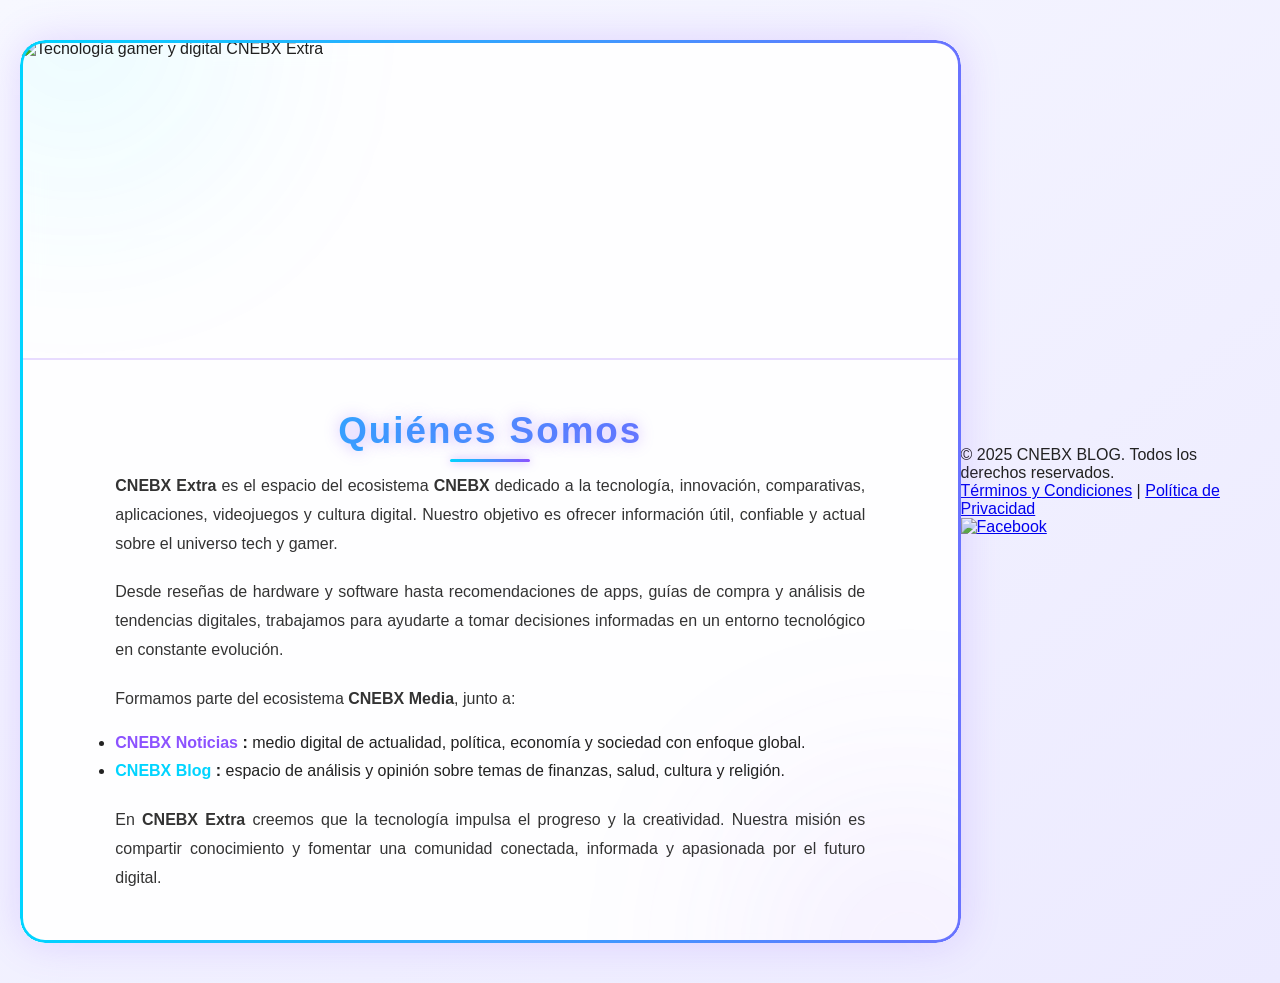
==== index.html @ e9d99bb8 "Update index.html" ====
<!DOCTYPE html>
<html lang="es">
<head>
  <meta charset="UTF-8">
  <meta name="viewport" content="width=device-width, initial-scale=1.0">
  <title>Quiénes Somos | CNEBX Extra</title>
  


  <style>
    /* ======= RESETEO ======= */
    * {
      margin: 0;
      padding: 0;
      box-sizing: border-box;
    }

    body {
      font-family: "Poppins", sans-serif;
      background: linear-gradient(to bottom right, #f7f8ff, #eceaff);
      color: #222;
      display: flex;
      justify-content: center;
      align-items: center;
      min-height: 100vh;
      padding: 40px 20px;
      overflow-x: hidden;
    }

    /* ======= CONTENEDOR ======= */
    .quienes-somos {
      position: relative;
      background: rgba(255, 255, 255, 0.9);
      border-radius: 25px;
      box-shadow: 0 0 40px rgba(140, 82, 255, 0.2);
      max-width: 1000px;
      width: 100%;
      overflow: hidden;
      backdrop-filter: blur(12px);
      animation: fadeIn 1s ease;
      z-index: 1;
    }

    /* ======= MARCO LED ANIMADO ======= */
    .quienes-somos::before {
      content: "";
      position: absolute;
      inset: 0;
      border-radius: 25px;
      padding: 3px;
      background: linear-gradient(90deg, #00d4ff, #8C52FF, #00d4ff, #8C52FF);
      background-size: 400% 400%;
      animation: borderFlow 6s linear infinite;
      -webkit-mask:
        linear-gradient(#fff 0 0) content-box,
        linear-gradient(#fff 0 0);
      -webkit-mask-composite: xor;
      mask-composite: exclude;
      z-index: 3; /* 🔹 El marco ahora está por encima de la imagen */
      pointer-events: none;
    }

    /* ======= IMAGEN PRINCIPAL ======= */
    .imagen {
      width: 100%;
      height: 320px;
      overflow: hidden;
      position: relative;
      border-bottom: 2px solid rgba(140, 82, 255, 0.2);
      z-index: 1; /* 🔹 Debajo del marco LED */
    }

    .imagen img {
      width: 100%;
      height: 100%;
      object-fit: cover;
      filter: brightness(0.95) saturate(1.15);
      z-index: 1;
    }

    /* ======= CONTENIDO ======= */
    .contenido {
      padding: 50px 60px;
      text-align: center;
      position: relative;
      z-index: 5; /* 🔹 Texto y enlaces siempre encima de todo */
    }

    .contenido h1 {
      font-size: 2.3rem;
      font-weight: 700;
      background: linear-gradient(to right, #00d4ff, #8C52FF);
      -webkit-background-clip: text;
      -webkit-text-fill-color: transparent;
      margin-bottom: 20px;
      letter-spacing: 2px;
      text-shadow: 0 0 15px rgba(140, 82, 255, 0.4);
      position: relative;
    }

    .contenido h1::after {
      content: "";
      position: absolute;
      bottom: -10px;
      left: 50%;
      transform: translateX(-50%);
      width: 80px;
      height: 3px;
      background: linear-gradient(to right, #00d4ff, #8C52FF);
      border-radius: 2px;
      box-shadow: 0 0 10px rgba(140, 82, 255, 0.6);
    }

    .contenido p {
      margin-top: 20px;
      font-size: 1rem;
      color: #333;
      line-height: 1.8;
      max-width: 750px;
      margin-left: auto;
      margin-right: auto;
      text-align: justify;
    }

    /* ======= EFECTOS LUMINOSOS ======= */
    .glow-circle, .glow-circle2 {
      position: absolute;
      border-radius: 50%;
      filter: blur(120px);
      z-index: 0;
      opacity: 0.6;
      pointer-events: none;
    }

    .glow-circle {
      top: -180px;
      left: -120px;
      width: 350px;
      height: 350px;
      background: radial-gradient(circle, rgba(0, 212, 255, 0.4), transparent 70%);
      animation: float1 6s infinite alternate;
    }

    .glow-circle2 {
      bottom: -180px;
      right: -120px;
      width: 350px;
      height: 350px;
      background: radial-gradient(circle, rgba(140, 82, 255, 0.4), transparent 70%);
      animation: float2 7s infinite alternate;
    }

    /* ======= ANIMACIONES ======= */
    @keyframes fadeIn {
      from { opacity: 0; transform: translateY(20px); }
      to { opacity: 1; transform: translateY(0); }
    }

    @keyframes float1 {
      from { transform: translateY(0); opacity: 0.4; }
      to { transform: translateY(20px); opacity: 0.7; }
    }

    @keyframes float2 {
      from { transform: translateY(0); opacity: 0.4; }
      to { transform: translateY(-20px); opacity: 0.7; }
    }

    @keyframes borderFlow {
      0% { background-position: 0% 50%; }
      50% { background-position: 100% 50%; }
      100% { background-position: 0% 50%; }
    }

    /* ======= RESPONSIVO ======= */
    @media (max-width: 768px) {
      .contenido {
        padding: 35px 25px;
      }

      .contenido h1 {
        font-size: 1.9rem;
      }

      .contenido p {
        font-size: 0.95rem;
      }

      .imagen {
        height: 240px;
      }
    }
  </style>
</head>

<body>
  <section class="quienes-somos">
    <div class="glow-circle"></div>
    <div class="glow-circle2"></div>

    <div class="imagen">
      <img src="https://images.unsplash.com/photo-1511512578047-dfb367046420?auto=format&fit=crop&w=1050&q=60" alt="Tecnología gamer y digital CNEBX Extra">
    </div>

    <div class="contenido">
      <h1>Quiénes Somos</h1>
      <p><strong>CNEBX Extra</strong> es el espacio del ecosistema <strong>CNEBX</strong> dedicado a la tecnología, innovación, comparativas, aplicaciones, videojuegos y cultura digital. Nuestro objetivo es ofrecer información útil, confiable y actual sobre el universo tech y gamer.</p>

      <p>Desde reseñas de hardware y software hasta recomendaciones de apps, guías de compra y análisis de tendencias digitales, trabajamos para ayudarte a tomar decisiones informadas en un entorno tecnológico en constante evolución.</p>

      <p>Formamos parte del ecosistema <strong>CNEBX Media</strong>, junto a:</p>

      <ul style="text-align:left; max-width:750px; margin: 15px auto; line-height:1.8;">
        <li>
          <strong>
            <a href="https://noticia.cnebx.com/" target="_blank" rel="noopener noreferrer" style="color:#8C52FF; text-decoration:none;">
              CNEBX Noticias
            </a>:
          </strong>
          medio digital de actualidad, política, economía y sociedad con enfoque global.
        </li>

        <li>
          <strong>
            <a href="https://blog.cnebx.com/" target="_blank" rel="noopener noreferrer" style="color:#00d4ff; text-decoration:none;">
              CNEBX Blog
            </a>:
          </strong>
          espacio de análisis y opinión sobre temas de finanzas, salud, cultura y religión.
        </li>
      </ul>

      <p>En <strong>CNEBX Extra</strong> creemos que la tecnología impulsa el progreso y la creatividad. Nuestra misión es compartir conocimiento y fomentar una comunidad conectada, informada y apasionada por el futuro digital.</p>
    </div>
  </section>

    <!-- Aquí se cargará el footer -->
  <div id="p5040"></div>
     
  <script>
    document.addEventListener("DOMContentLoaded", () => {
      document.body.style.opacity = "0";
      setTimeout(() => {
        document.body.style.transition = "opacity 1.2s ease";
        document.body.style.opacity = "1";
      }, 200);
    });
  </script>
  
 <script src="/conf/footer.js"></script>
</body>
  
</html>
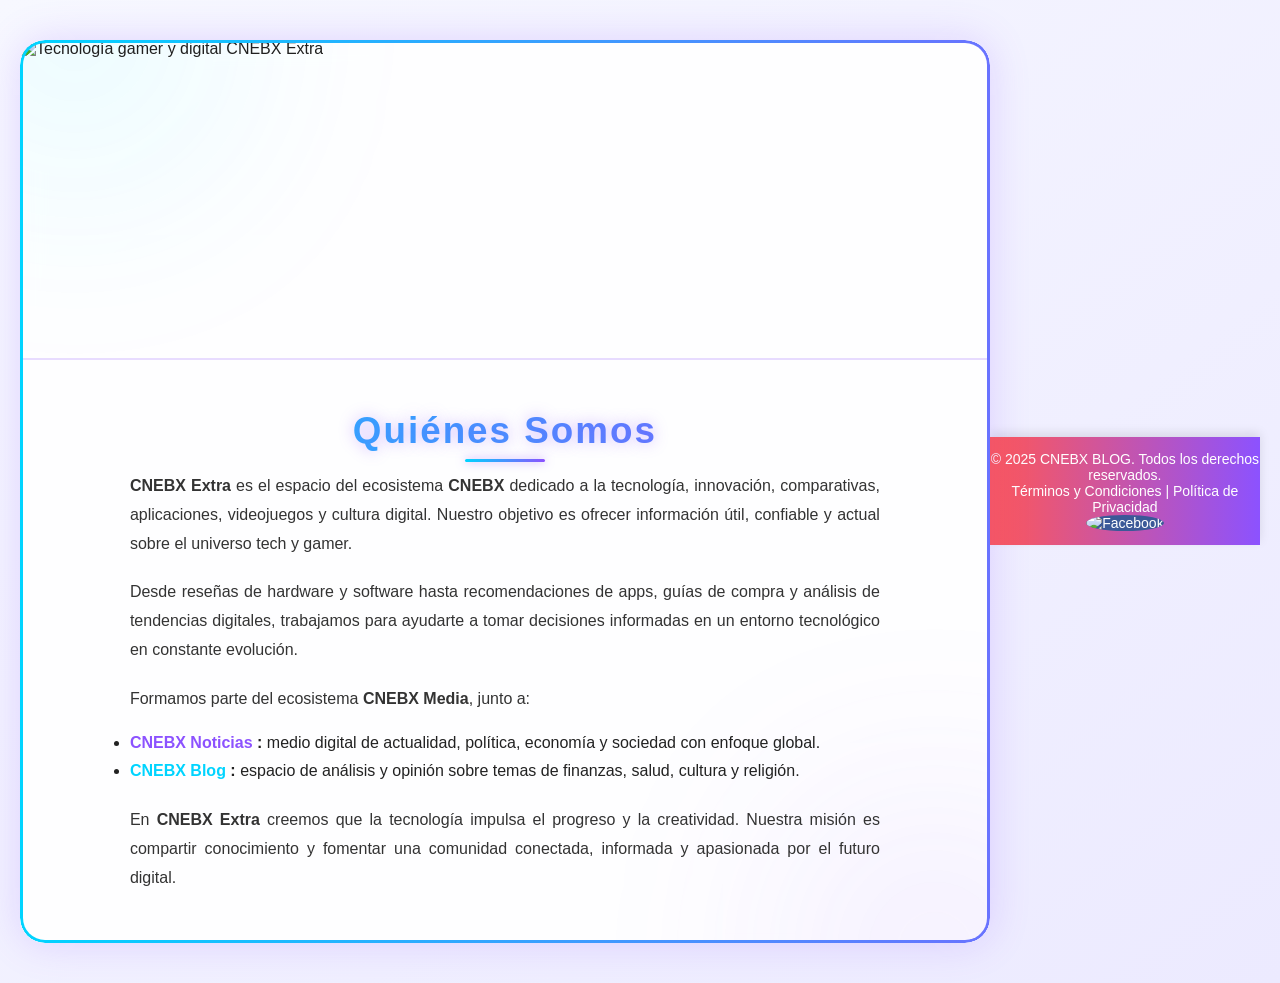
==== commit 95379960: "Update index.html" ====
--- a/index.html
+++ b/index.html
@@ -4,7 +4,7 @@
   <meta charset="UTF-8">
   <meta name="viewport" content="width=device-width, initial-scale=1.0">
   <title>Quiénes Somos | CNEBX Extra</title>
-  
+     <link rel="stylesheet" href="/conf/footer.css"> 
 
 
   <style>
--- a/conf/footer.css
+++ b/conf/footer.css
@@ -0,0 +1,42 @@
+  #p5040 {
+  font-family:"Poppins", sans-serif;
+        }
+   
+#p5040 footer {
+            text-align: center;
+            padding: 14px 0;
+            font-size: 14px;
+            background: linear-gradient(to right, #FF5757, #8C52FF); /* Solo el degradado */
+            color: #FFF;
+            position: relative;
+            bottom: 0;
+            width: 100%;
+            box-shadow: 0px -4px 10px rgba(0, 0, 0, 0.1); 
+        }
+
+#p5040 footer a {
+  color: #fff;
+  text-decoration: none;
+}
+
+#p5040 footer a:hover {
+  text-decoration: underline;
+}
+
+#p5040 .social-icons a {
+  margin: 0 10px;
+  display: inline-block;
+}
+
+#p5040 .social-icons img {
+  width: 30px;
+  height: 30px;
+  border-radius: 50%;
+  background-color: #3b5998;
+  transition: transform 0.3s ease, background-color 0.3s ease;
+}
+
+#p5040 .social-icons a:hover img {
+  background-color: #2d4373;
+  transform: scale(1.2);
+}
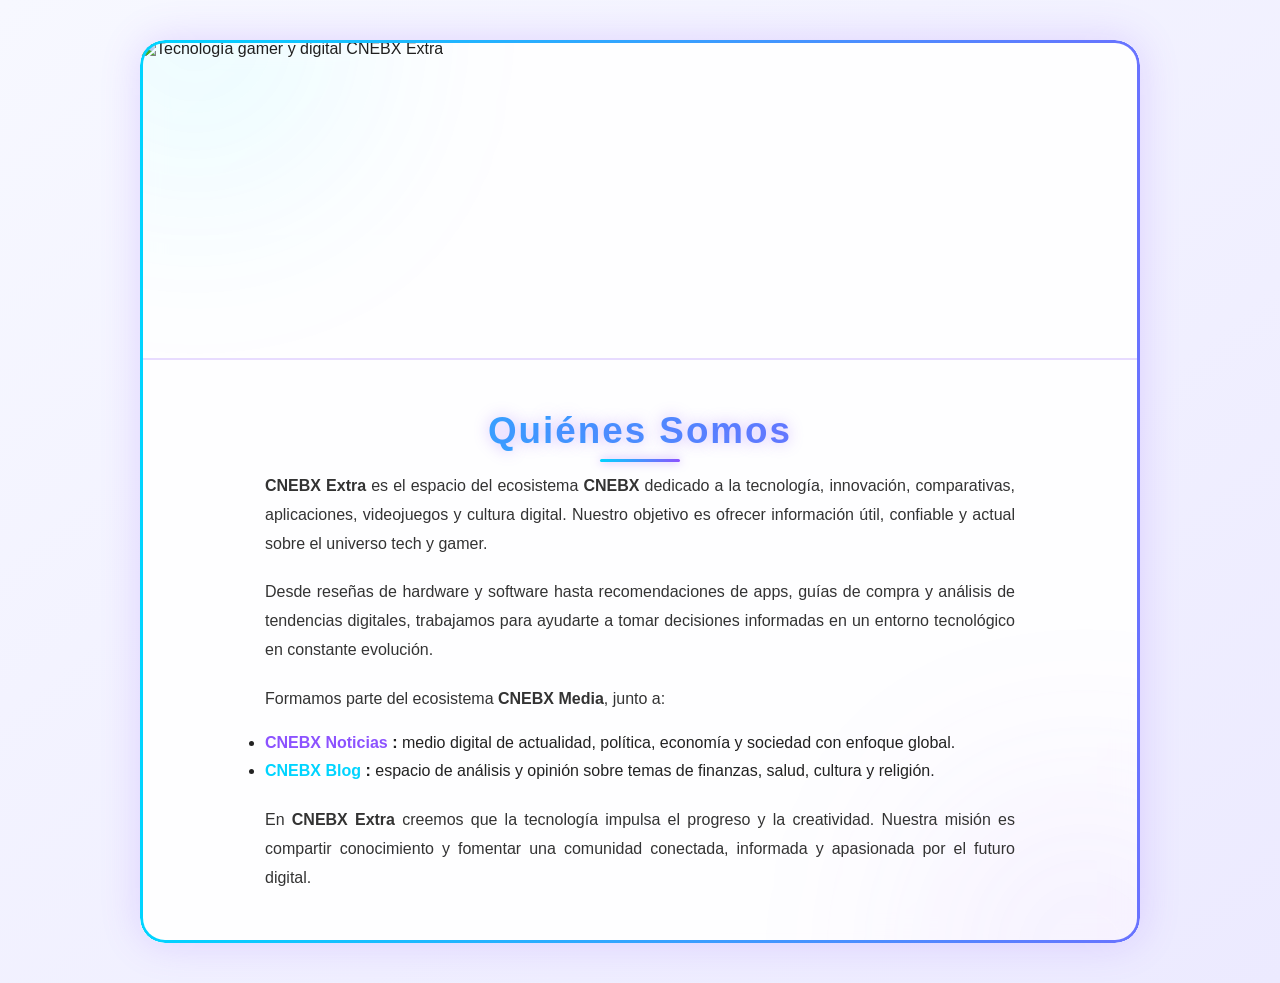
==== commit 7f382559: "Update index.html" ====
--- a/index.html
+++ b/index.html
@@ -234,8 +234,7 @@
     </div>
   </section>
 
-    <!-- Aquí se cargará el footer -->
-  <div id="p5040"></div>
+
      
   <script>
     document.addEventListener("DOMContentLoaded", () => {
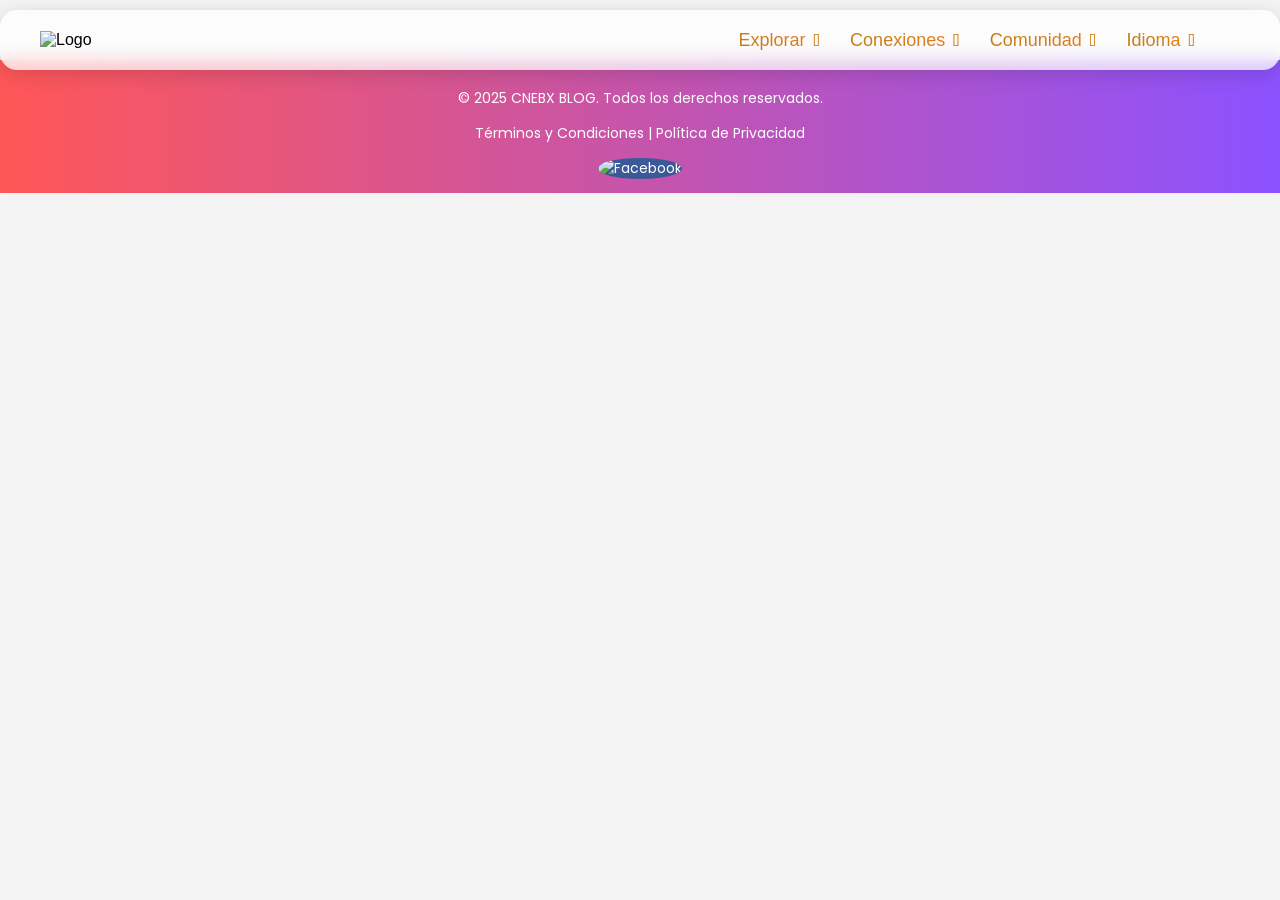
==== commit e4e64b20: "Create index.html" ====
--- a/index.html
+++ b/index.html
@@ -4,249 +4,36 @@
   <meta charset="UTF-8">
   <meta name="viewport" content="width=device-width, initial-scale=1.0">
   <title>Quiénes Somos | CNEBX Extra</title>
-     <link rel="stylesheet" href="/conf/footer.css"> 
-
-
-  <style>
-    /* ======= RESETEO ======= */
-    * {
-      margin: 0;
-      padding: 0;
-      box-sizing: border-box;
-    }
-
-    body {
-      font-family: "Poppins", sans-serif;
-      background: linear-gradient(to bottom right, #f7f8ff, #eceaff);
-      color: #222;
-      display: flex;
-      justify-content: center;
-      align-items: center;
-      min-height: 100vh;
-      padding: 40px 20px;
-      overflow-x: hidden;
-    }
-
-    /* ======= CONTENEDOR ======= */
-    .quienes-somos {
-      position: relative;
-      background: rgba(255, 255, 255, 0.9);
-      border-radius: 25px;
-      box-shadow: 0 0 40px rgba(140, 82, 255, 0.2);
-      max-width: 1000px;
-      width: 100%;
-      overflow: hidden;
-      backdrop-filter: blur(12px);
-      animation: fadeIn 1s ease;
-      z-index: 1;
-    }
-
-    /* ======= MARCO LED ANIMADO ======= */
-    .quienes-somos::before {
-      content: "";
-      position: absolute;
-      inset: 0;
-      border-radius: 25px;
-      padding: 3px;
-      background: linear-gradient(90deg, #00d4ff, #8C52FF, #00d4ff, #8C52FF);
-      background-size: 400% 400%;
-      animation: borderFlow 6s linear infinite;
-      -webkit-mask:
-        linear-gradient(#fff 0 0) content-box,
-        linear-gradient(#fff 0 0);
-      -webkit-mask-composite: xor;
-      mask-composite: exclude;
-      z-index: 3; /* 🔹 El marco ahora está por encima de la imagen */
-      pointer-events: none;
-    }
-
-    /* ======= IMAGEN PRINCIPAL ======= */
-    .imagen {
-      width: 100%;
-      height: 320px;
-      overflow: hidden;
-      position: relative;
-      border-bottom: 2px solid rgba(140, 82, 255, 0.2);
-      z-index: 1; /* 🔹 Debajo del marco LED */
-    }
-
-    .imagen img {
-      width: 100%;
-      height: 100%;
-      object-fit: cover;
-      filter: brightness(0.95) saturate(1.15);
-      z-index: 1;
-    }
-
-    /* ======= CONTENIDO ======= */
-    .contenido {
-      padding: 50px 60px;
-      text-align: center;
-      position: relative;
-      z-index: 5; /* 🔹 Texto y enlaces siempre encima de todo */
-    }
-
-    .contenido h1 {
-      font-size: 2.3rem;
-      font-weight: 700;
-      background: linear-gradient(to right, #00d4ff, #8C52FF);
-      -webkit-background-clip: text;
-      -webkit-text-fill-color: transparent;
-      margin-bottom: 20px;
-      letter-spacing: 2px;
-      text-shadow: 0 0 15px rgba(140, 82, 255, 0.4);
-      position: relative;
-    }
-
-    .contenido h1::after {
-      content: "";
-      position: absolute;
-      bottom: -10px;
-      left: 50%;
-      transform: translateX(-50%);
-      width: 80px;
-      height: 3px;
-      background: linear-gradient(to right, #00d4ff, #8C52FF);
-      border-radius: 2px;
-      box-shadow: 0 0 10px rgba(140, 82, 255, 0.6);
-    }
-
-    .contenido p {
-      margin-top: 20px;
-      font-size: 1rem;
-      color: #333;
-      line-height: 1.8;
-      max-width: 750px;
-      margin-left: auto;
-      margin-right: auto;
-      text-align: justify;
-    }
-
-    /* ======= EFECTOS LUMINOSOS ======= */
-    .glow-circle, .glow-circle2 {
-      position: absolute;
-      border-radius: 50%;
-      filter: blur(120px);
-      z-index: 0;
-      opacity: 0.6;
-      pointer-events: none;
-    }
-
-    .glow-circle {
-      top: -180px;
-      left: -120px;
-      width: 350px;
-      height: 350px;
-      background: radial-gradient(circle, rgba(0, 212, 255, 0.4), transparent 70%);
-      animation: float1 6s infinite alternate;
-    }
-
-    .glow-circle2 {
-      bottom: -180px;
-      right: -120px;
-      width: 350px;
-      height: 350px;
-      background: radial-gradient(circle, rgba(140, 82, 255, 0.4), transparent 70%);
-      animation: float2 7s infinite alternate;
-    }
-
-    /* ======= ANIMACIONES ======= */
-    @keyframes fadeIn {
-      from { opacity: 0; transform: translateY(20px); }
-      to { opacity: 1; transform: translateY(0); }
-    }
-
-    @keyframes float1 {
-      from { transform: translateY(0); opacity: 0.4; }
-      to { transform: translateY(20px); opacity: 0.7; }
-    }
-
-    @keyframes float2 {
-      from { transform: translateY(0); opacity: 0.4; }
-      to { transform: translateY(-20px); opacity: 0.7; }
-    }
-
-    @keyframes borderFlow {
-      0% { background-position: 0% 50%; }
-      50% { background-position: 100% 50%; }
-      100% { background-position: 0% 50%; }
-    }
-
-    /* ======= RESPONSIVO ======= */
-    @media (max-width: 768px) {
-      .contenido {
-        padding: 35px 25px;
-      }
-
-      .contenido h1 {
-        font-size: 1.9rem;
-      }
-
-      .contenido p {
-        font-size: 0.95rem;
-      }
-
-      .imagen {
-        height: 240px;
-      }
-    }
-  </style>
+   <link href="https://fonts.googleapis.com/css2?family=Poppins:wght@400;500;600;700&display=swap" rel="stylesheet">
+  <link rel="stylesheet" href="/conf/barra.css">
+  <link rel="stylesheet" href="/conf/footer.css">
+  
+ 
 </head>
 
 <body>
-  <section class="quienes-somos">
-    <div class="glow-circle"></div>
-    <div class="glow-circle2"></div>
+  
+    <!-- Aquí se insertará la barra -->
+  <div id="barra-container"></div>
+  
+  
 
-    <div class="imagen">
-      <img src="https://images.unsplash.com/photo-1511512578047-dfb367046420?auto=format&fit=crop&w=1050&q=60" alt="Tecnología gamer y digital CNEBX Extra">
-    </div>
+    <!-- Aquí se cargará el footer -->
+  <div id="p5040"></div>
 
-    <div class="contenido">
-      <h1>Quiénes Somos</h1>
-      <p><strong>CNEBX Extra</strong> es el espacio del ecosistema <strong>CNEBX</strong> dedicado a la tecnología, innovación, comparativas, aplicaciones, videojuegos y cultura digital. Nuestro objetivo es ofrecer información útil, confiable y actual sobre el universo tech y gamer.</p>
-
-      <p>Desde reseñas de hardware y software hasta recomendaciones de apps, guías de compra y análisis de tendencias digitales, trabajamos para ayudarte a tomar decisiones informadas en un entorno tecnológico en constante evolución.</p>
-
-      <p>Formamos parte del ecosistema <strong>CNEBX Media</strong>, junto a:</p>
-
-      <ul style="text-align:left; max-width:750px; margin: 15px auto; line-height:1.8;">
-        <li>
-          <strong>
-            <a href="https://noticia.cnebx.com/" target="_blank" rel="noopener noreferrer" style="color:#8C52FF; text-decoration:none;">
-              CNEBX Noticias
-            </a>:
-          </strong>
-          medio digital de actualidad, política, economía y sociedad con enfoque global.
-        </li>
-
-        <li>
-          <strong>
-            <a href="https://blog.cnebx.com/" target="_blank" rel="noopener noreferrer" style="color:#00d4ff; text-decoration:none;">
-              CNEBX Blog
-            </a>:
-          </strong>
-          espacio de análisis y opinión sobre temas de finanzas, salud, cultura y religión.
-        </li>
-      </ul>
-
-      <p>En <strong>CNEBX Extra</strong> creemos que la tecnología impulsa el progreso y la creatividad. Nuestra misión es compartir conocimiento y fomentar una comunidad conectada, informada y apasionada por el futuro digital.</p>
-    </div>
-  </section>
-
-
-     
+  
   <script>
     document.addEventListener("DOMContentLoaded", () => {
-      document.body.style.opacity = "0";
+      const page = document.getElementById("cnebquienes");
+      page.style.opacity = "0";
       setTimeout(() => {
-        document.body.style.transition = "opacity 1.2s ease";
-        document.body.style.opacity = "1";
+        page.style.transition = "opacity 1.2s ease";
+        page.style.opacity = "1";
       }, 200);
     });
   </script>
-  
- <script src="/conf/footer.js"></script>
+
+   <script src="/conf/footer.js"></script>
+    <script src="/conf/barra.js"></script>
 </body>
-  
 </html>
--- a/conf/barra.css
+++ b/conf/barra.css
@@ -0,0 +1,371 @@
+    /* Estilos generales */
+        body {
+            font-family: 'Roboto', sans-serif;
+            margin: 0;
+            padding: 0;
+            box-sizing: border-box;
+            background-color: #f4f4f4; /* Fondo claro para contraste */
+            margin-top: 0px; /* Evitar que el contenido se superponga a la barra fija */
+        }
+
+        /* Barra de navegación */
+        #b03 .navbar {
+            background-color: rgba(255, 255, 255, 0.7); /* Fondo blanco translúcido */
+            padding: 10px 40px;
+            display: flex;
+            justify-content: space-between;
+            align-items: center;
+            position: relative;
+            top: 10px;
+            border-radius: 17px;
+            height: 40px;
+            z-index: 1000;
+            transition: top 0.3s ease, left 0.3s ease, right 0.3s ease; /* Transición suave */
+            backdrop-filter: blur(8px); /* Efecto difuminado */
+            box-shadow: 0 4px 20px rgba(0, 0, 0, 0.15); /* Sombra sutil */
+        }
+
+        /* Línea sobre la barra con el color del ícono de la hamburguesa */
+        #b03 .navbar-line {
+            height: 3px; /* Altura de la línea */
+            background: linear-gradient(90deg, #c67c12, #e67e22); /* Degradado naranja más oscuro */
+            width: 100%;
+            position: absolute;
+            top: -3px; /* Justo encima de la barra */
+            left: 0;
+            right: 0;
+            z-index: -1; /* Asegura que quede detrás de la barra */
+        }
+
+        /* Barra fija al hacer scroll */
+        #b03 .navbar.fixed {
+            position: fixed;
+            top: 10px;
+            left: 9px;
+            right: 9px;
+            z-index: 1000;
+        }
+
+        /* Logo */
+        #b03 .navbar .logo img {
+            width: 110px;
+            height: auto;
+        }
+
+        /* Estilos de los enlaces de navegación con degradado */
+        #b03 .nav-links {
+            list-style: none;
+            display: flex;
+            margin-right: 30px;
+        }
+
+        #b03 .nav-links li {
+            margin: 0 15px;
+            position: relative;
+        }
+
+        #b03 .nav-links a {
+            background: linear-gradient(90deg, #c67c12, #e67e22); /* Degradado de naranja oscuro */
+            -webkit-background-clip: text;
+            color: transparent;
+            text-decoration: none;
+            font-size: 18px;
+            transition: color 0.3s, transform 0.3s;
+            display: block;
+            cursor: pointer;
+        }
+
+        #b03 .nav-links a:hover {
+            color: #f39c12; /* Naranja cuando se pasa el ratón */
+            transform: scale(1.1); /* Efecto de hover */
+        }
+
+        /* Icono para submenú */
+        #b03 .nav-links li a::after {
+            content: "\f107"; /* Icono de "angle-down" */
+            font-family: "Font Awesome 5 Free";
+            font-weight: 800;
+            font-size: 18px;
+            margin-left: 8px;
+            display: inline-block;
+            color: #c67c12; /* Flecha de color naranja oscuro */
+            transition: transform 0.3s ease;
+        }
+
+        /* Submenú */
+        #b03 .sub-menu {
+            display: none;
+            list-style: none;
+            position: absolute;
+            background-color: rgba(255, 255, 255, 0.9); /* Fondo blanco translúcido */
+            top: 40px;
+            left: -20px;
+            width: 180px;
+            border-radius: 10px;
+            padding: 10px 0;
+            box-shadow: 0 2px 10px rgba(0, 0, 0, 0.1);
+        }
+
+        #b03 .sub-menu li a {
+            padding: 8px;
+            color: #000; /* Color del texto en submenú */
+            font-size: 16px;
+        }
+
+        #b03 .sub-menu li a:hover {
+            border-radius: 10px;
+            background-color: rgba(243, 156, 18, 0.1); /* Color más suave en hover */
+        }
+
+        /* Icono rota al abrir submenú */
+        #b03 .open > a::after {
+            transform: rotate(180deg);
+        }
+
+        /* Quitar icono de subcategorías */
+        #b03 .sub-menu li a::after {
+            content: none;
+        }
+
+        /* Selector de idioma */
+        #b03 .language-selector img {
+            width: 25px;
+            height: 25px;
+            border-radius: 50%;
+            margin-right: 10px;
+            cursor: pointer;
+            transition: transform 0.3s;
+        }
+
+        #b03 .language-selector img:hover {
+            transform: scale(1.1);
+        }
+
+        /* Mostrar submenú */
+        #b03 .open > .sub-menu {
+            display: block;
+        }
+
+        /* Estilos para contenido de prueba */
+        #b03 .content {
+            padding: 50px 20px;
+            height: 2000px; /* Altura para simular scroll */
+        }
+
+        /* Ajustes para el submenú */
+        #b03 .sub-menu li {
+            list-style: none;
+        }
+@media (max-width: 770px) {
+   #b03 {
+    display: none; /* Esto lo oculta en pantallas grandes */
+  }
+}
+
+
+
+/* Aislar los estilos para el contenedor con ID 'b40' */
+#b40 .navbar {
+    background-color: rgba(255, 255, 255, 0.7); /* Fondo blanco con opacidad */
+    padding: 10px 20px;
+    display: flex;
+    justify-content: space-between;
+    align-items: center;
+    position: relative;
+    top: 3px;
+    left: 0;
+    right: 0;
+    border-radius: 17px;
+    z-index: 1000;
+    height: 35px;
+    transition: position 0.3s ease;
+    backdrop-filter: blur(8px); /* Difuminado en el fondo */
+    box-shadow: 0 4px 20px rgba(0, 0, 0, 0.15); /* Sombra más pronunciada para dar un look moderno */
+}
+
+/* Línea superior con el color del icono de hamburguesa */
+#b40 .navbar-line {
+    height: 3px; /* Altura de la línea */
+    background: linear-gradient(90deg, #f39c12, #e67e22); /* Degradado naranja igual al icono de la hamburguesa */
+    width: 100%;
+    position: absolute;
+    top: -3px; /* Justo encima de la barra de navegación */
+    left: 0;
+    right: 0;
+    z-index: -1; /* Asegura que quede detrás de la barra */
+}
+
+/* Barra fija al hacer scroll */
+#b40 .navbar.fixed {
+    position: fixed;
+    top: 3px;
+    left: 0;
+    right: 0;
+    z-index: 1000;
+    margin: 0;
+}
+
+#b40 .logo img {
+    width: 110px;
+    height: auto;
+}
+
+/* Icono de hamburguesa */
+#b40 .hamburger {
+    position: relative;
+    width: 30px;
+    height: 22px;
+    cursor: pointer;
+    border: 0;
+    background: transparent;
+    display: flex;
+    flex-direction: column;
+    justify-content: space-between;
+    transition: transform 0.3s ease;
+}
+
+/* Barras de la hamburguesa (degradado naranja en la "X") */
+#b40 .hamburger span {
+    display: block;
+    height: 3px;
+    width: 100%;
+    background: linear-gradient(90deg, #f39c12, #e67e22); /* Degradado naranja */
+    border-radius: 2px;
+    transition: all 0.3s ease;
+}
+
+/* Efecto para transformar la hamburguesa en una X */
+#b40 .hamburger.active span:nth-child(1) {
+    transform: rotate(45deg) translate(5px, 5px);
+}
+
+#b40 .hamburger.active span:nth-child(2) {
+    opacity: 0;
+}
+
+#b40 .hamburger.active span:nth-child(3) {
+    transform: rotate(-45deg) translate(5px, -5px);
+    background: linear-gradient(90deg, #f39c12, #e67e22); /* Degradado naranja */
+}
+
+/* Panel que aparece debajo de la barra */
+#b40 .bottom-panel {
+    display: none;
+    position: absolute;
+    top: 65px;  /* Inicialmente a 80px desde la parte superior de la página */
+    left: 3px;
+    right: 3px;
+    background-color: rgba(255, 255, 255, 0.7); /* Fondo blanco con opacidad */
+    padding: 7px;
+    box-sizing: border-box;
+    z-index: 999;
+    max-height: 80%;
+    overflow-y: auto;
+    border-radius: 10px;
+    transition: top 0.3s ease;
+    backdrop-filter: blur(10px); /* Efecto de difuminado en el fondo */
+    box-shadow: 0 6px 30px rgba(0, 0, 0, 0.15); /* Sombra más fuerte para resaltar el panel */
+}
+
+/* Mostrar el panel cuando está abierto */
+#b40 .bottom-panel.show {
+    display: block;
+    opacity: 0.95; /* Hace el panel ligeramente opaco para darle un toque de visibilidad */
+}
+
+/* Estilo para la navegación dentro del panel */
+#b40 .nav-links {
+    list-style: none;
+    padding: 0;
+    margin: 0;
+    color: black; /* Hacer las letras negras */
+}
+
+#b40 .nav-links li {
+    margin: 10px 0;
+    position: relative;
+}
+
+#b40 .nav-links a {
+    color: black; /* Hacer las letras negras */
+    text-decoration: none;
+    font-size: 16px;
+    padding: 10px;
+    display: block;
+    transition: background-color 0.3s ease;
+}
+
+/* Submenú que se expande */
+#b40 .sub-menu {
+    display: none;
+    list-style: none;
+    padding: 0;
+    margin: 0;
+    background-color: rgba(255, 255, 255, 0.9); /* Fondo blanco translúcido */
+    padding-left: 10px;
+    top: 0px;
+}
+
+#b40 .sub-menu.show {
+    display: block;
+}
+
+#b40 .sub-menu li a {
+    color: black; /* Hacer las letras negras */
+    padding: 4px;
+    font-size: 13px;
+    transition: background-color 0.3s ease;
+}
+
+
+
+/* Estilo para las banderas circulares */
+#b40 .sub-menu li a .flag {
+    width: 20px;
+    height: 20px;
+    border-radius: 50%;
+    margin-right: 10px;
+    vertical-align: middle;
+}
+
+/* Overlay transparente para el menú de la barra */
+#b40 .overlay {
+    display: none;
+    position: fixed;
+    top: 0;
+    left: 0;
+    right: 0;
+    bottom: 0;
+    background-color: rgba(255, 255, 255, 0.7); /* Fondo blanco translúcido */
+    z-index: 500;
+    backdrop-filter: blur(10px); /* Difuminado */
+}
+
+#b40 .overlay.show {
+    display: block;
+}
+
+/* Flecha que rota al abrir o cerrar el submenú */
+#b40 .toggle-submenu i {
+    font-size: 14px; /* Tamaño más pequeño para las flechas */
+    transition: transform 0.3s ease;
+}
+
+#b40 .toggle-submenu.active i {
+    transform: rotate(180deg); /* Rota la flecha */
+}
+
+/* Hacer que los elementos "Idioma", "Inicio", etc. solo actúen como botones, no como enlaces */
+#b40 .toggle-submenu {
+    cursor: pointer;
+}
+
+/* Desactivar el scroll en el body cuando el panel esté abierto */
+body.no-scroll {
+    overflow: hidden;
+}
+@media (min-width: 769px) {
+   #b40 {
+    display: none; /* Esto lo oculta en pantallas grandes */
+  }
+}
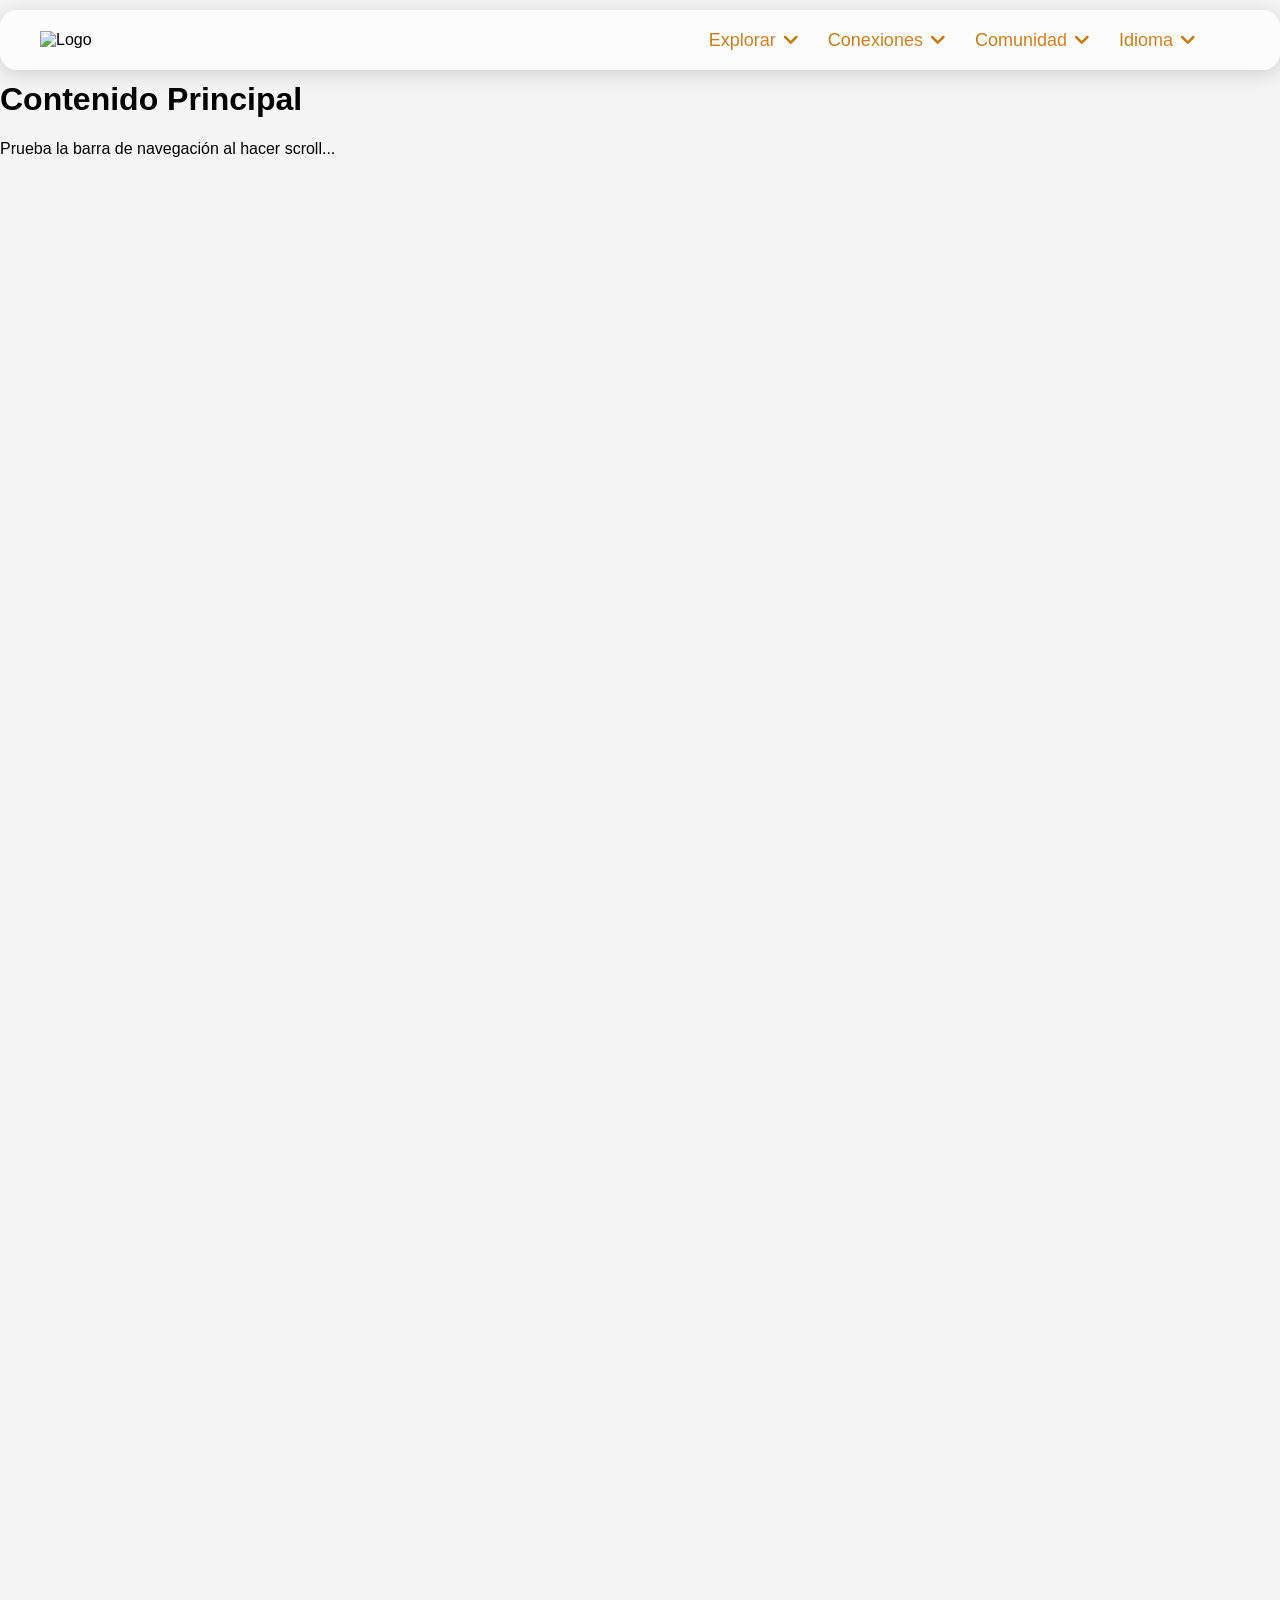
==== commit 567a0871: "Update index.html" ====
--- a/index.html
+++ b/index.html
@@ -3,37 +3,21 @@
 <head>
   <meta charset="UTF-8">
   <meta name="viewport" content="width=device-width, initial-scale=1.0">
-  <title>Quiénes Somos | CNEBX Extra</title>
-   <link href="https://fonts.googleapis.com/css2?family=Poppins:wght@400;500;600;700&display=swap" rel="stylesheet">
-  <link rel="stylesheet" href="/conf/barra.css">
-  <link rel="stylesheet" href="/conf/footer.css">
-  
- 
+  <title>App - Navbar con Fetch</title>
+  <link rel="stylesheet" href="conf/barra.css">
+  <link rel="stylesheet" href="https://cdnjs.cloudflare.com/ajax/libs/font-awesome/6.0.0-beta3/css/all.min.css">
 </head>
+<body>
 
-<body>
-  
-    <!-- Aquí se insertará la barra -->
-  <div id="barra-container"></div>
-  
-  
+  <!-- Aquí se inyectará el contenido del menú -->
+  <div id="miHeaderNav"></div>
 
-    <!-- Aquí se cargará el footer -->
-  <div id="p5040"></div>
+  <main>
+    <h1>Contenido Principal</h1>
+    <p>Prueba la barra de navegación al hacer scroll...</p>
+    <div style="height:2000px"></div>
+  </main>
 
-  
-  <script>
-    document.addEventListener("DOMContentLoaded", () => {
-      const page = document.getElementById("cnebquienes");
-      page.style.opacity = "0";
-      setTimeout(() => {
-        page.style.transition = "opacity 1.2s ease";
-        page.style.opacity = "1";
-      }, 200);
-    });
-  </script>
-
-   <script src="/conf/footer.js"></script>
-    <script src="/conf/barra.js"></script>
+  <script src="conf/barra.js"></script>
 </body>
 </html>
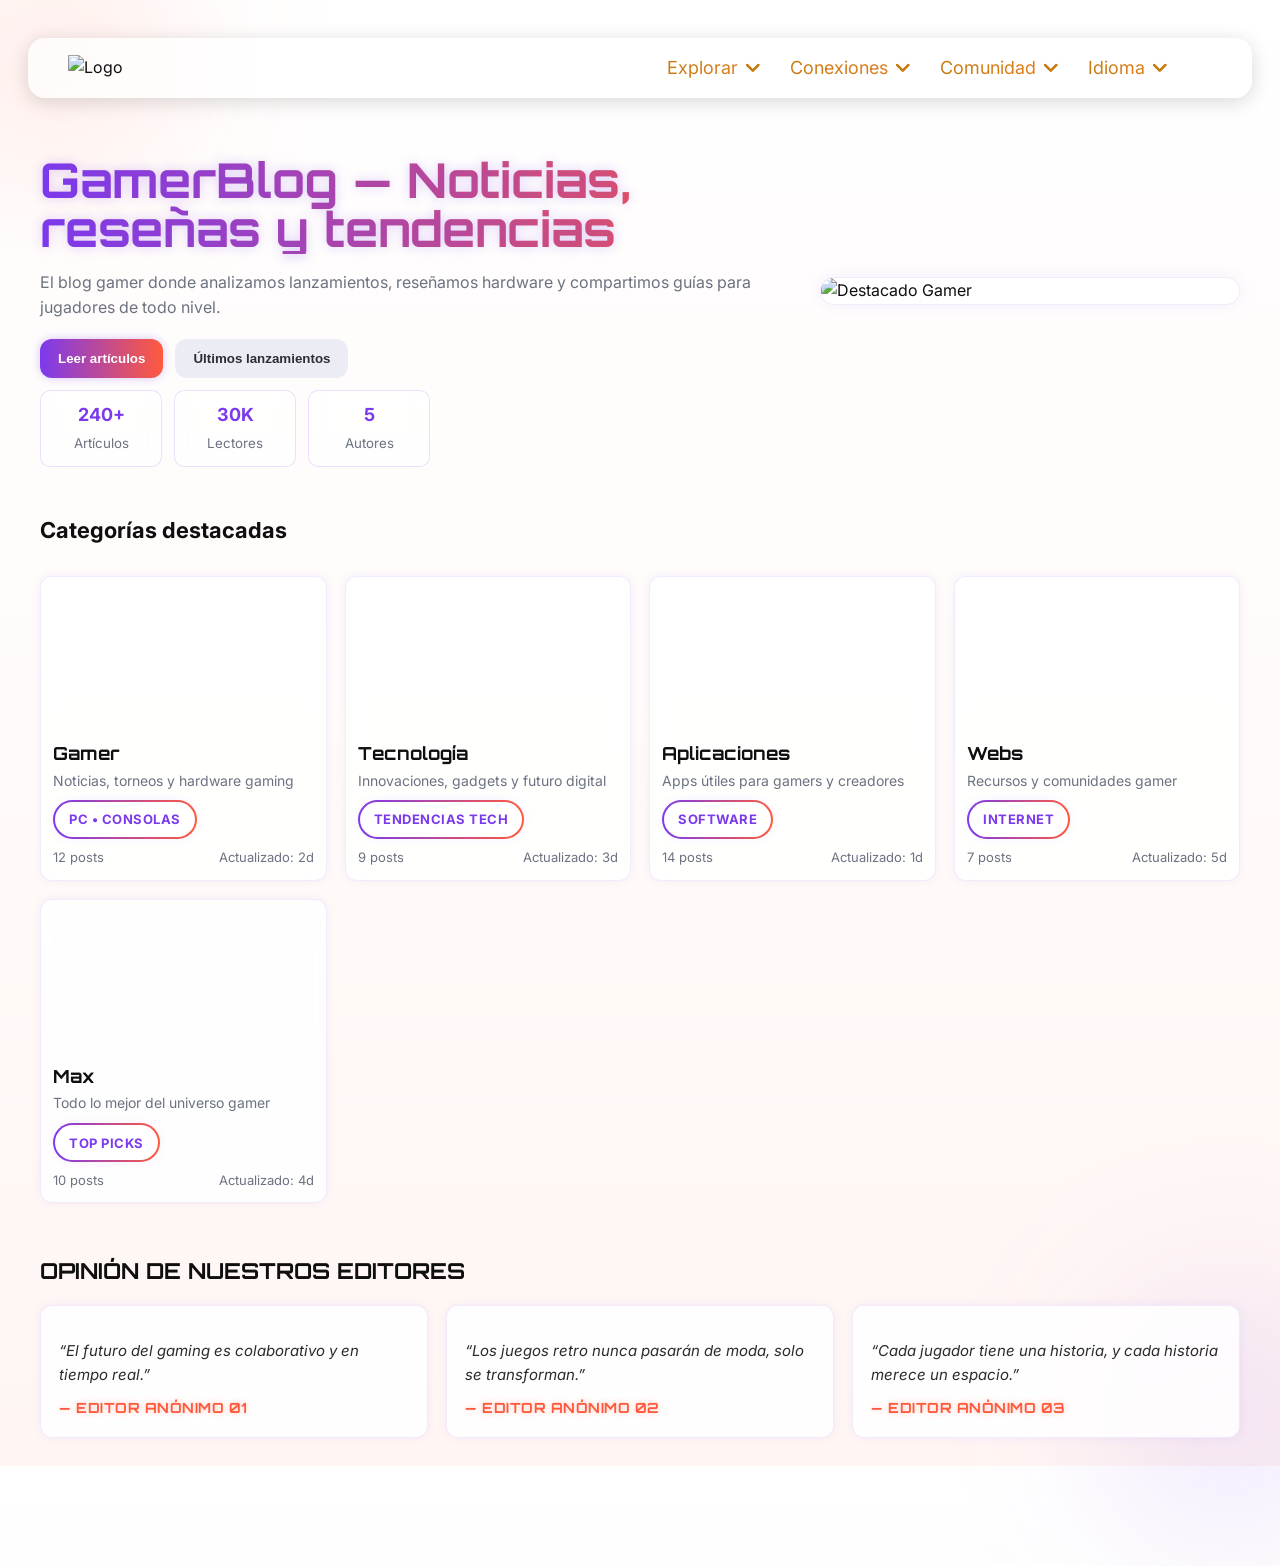
==== commit aa84593c: "Update index.html" ====
--- a/index.html
+++ b/index.html
@@ -1,23 +1,341 @@
-<!DOCTYPE html>
+<!doctype html>
 <html lang="es">
 <head>
-  <meta charset="UTF-8">
-  <meta name="viewport" content="width=device-width, initial-scale=1.0">
-  <title>App - Navbar con Fetch</title>
-  <link rel="stylesheet" href="conf/barra.css">
+  <meta charset="utf-8" />
+  <meta name="viewport" content="width=device-width, initial-scale=1" />
+  <title>GamerBlog — Inicio</title>
+  <link href="https://fonts.googleapis.com/css2?family=Orbitron:wght@400;700&family=Inter:wght@300;400;600&display=swap" rel="stylesheet">
+ <link rel="stylesheet" href="conf/barra.css">
   <link rel="stylesheet" href="https://cdnjs.cloudflare.com/ajax/libs/font-awesome/6.0.0-beta3/css/all.min.css">
+  <style>
+/* Todo el CSS queda dentro del ámbito #c01 */
+body {
+  --bg:#ffffff;
+  --card:rgba(255,255,255,0.85);
+  --accent-a:#7c3aed;
+  --accent-b:#ff5a3c;
+  --muted:#6b7280;
+  --text:#0f0f10;
+  font-family:Inter,system-ui,Arial,sans-serif;
+  background:linear-gradient(180deg,#ffffff 0%,#fff6f3 100%);
+  color:var(--text);
+  line-height:1.6;
+  position:relative;
+  overflow-x:hidden;
+  box-sizing:border-box;
+  padding:28px;
+}
+
+/* brillos gamer */
+#c01::before,
+#c01::after {
+  content:"";
+  position:absolute;
+  width:300px;
+  height:300px;
+  filter:blur(90px);
+  z-index:0;
+}
+#c01::before {
+  top:-100px;
+  left:-100px;
+  background:radial-gradient(circle at center,rgba(255,90,60,0.25),transparent 70%);
+}
+#c01::after {
+  bottom:-100px;
+  right:-100px;
+  background:radial-gradient(circle at center,rgba(124,58,237,0.25),transparent 70%);
+}
+
+/* estructura */
+#c01 a{text-decoration:none;color:inherit}
+#c01 .container{
+  max-width:1200px;
+  margin:0 auto;
+  position:relative;
+  z-index:1;
+}
+
+/* HERO */
+#c01 .hero{
+  display:grid;
+  grid-template-columns:1fr 420px;
+  gap:28px;
+  align-items:center;
+  padding:28px 0;
+}
+#c01 .hero-left h1{
+  font-family:Orbitron, Inter, sans-serif;
+  font-size:48px;
+  line-height:1.02;
+  margin-bottom:12px;
+  background:linear-gradient(90deg,var(--accent-a),var(--accent-b));
+  -webkit-background-clip:text;
+  background-clip:text;
+  color:transparent;
+  text-shadow:0 0 12px rgba(124,58,237,0.25);
+}
+#c01 .hero-left p{margin-bottom:18px;color:var(--muted);font-size:16px}
+#c01 .cta-row{display:flex;gap:12px}
+#c01 .btn{
+  padding:12px 18px;
+  border-radius:12px;
+  font-weight:600;
+  cursor:pointer;
+  border:none;
+  transition:0.3s;
+}
+#c01 .btn-primary{
+  background-image:linear-gradient(90deg,var(--accent-a),var(--accent-b));
+  color:white;
+  box-shadow:0 0 10px rgba(124,58,237,0.3);
+}
+#c01 .btn-primary:hover{opacity:0.95;transform:translateY(-2px)}
+#c01 .btn-ghost{
+  background:#ececf5;
+  color:#2d2d33;
+}
+#c01 .btn-ghost:hover{background:#e2e2f0}
+
+#c01 .card-hero{
+  background:var(--card);
+  border-radius:16px;
+  overflow:hidden;
+  border:1px solid rgba(124,58,237,0.1);
+  box-shadow:0 0 16px rgba(124,58,237,0.08);
+  backdrop-filter:blur(8px);
+}
+#c01 .card-hero img{
+  width:100%;
+  height:100%;
+  object-fit:cover;
+  display:block;
+}
+
+#c01 .stats{
+  display:flex;
+  gap:12px;
+  color:var(--muted);
+  margin-top:12px;
+}
+#c01 .stat{
+  background:rgba(255,255,255,0.75);
+  padding:10px;
+  border-radius:10px;
+  min-width:100px;
+  text-align:center;
+  border:1px solid rgba(124,58,237,0.15);
+  backdrop-filter:blur(8px);
+}
+#c01 .stat b{display:block;font-size:18px;color:var(--accent-a)}
+
+/* GRID CATEGORÍAS */
+#c01 .grid{
+  display:grid;
+  grid-template-columns:repeat(auto-fit,minmax(250px,1fr));
+  gap:18px;
+  margin-top:28px;
+}
+#c01 .card{
+  background:var(--card);
+  border-radius:12px;
+  padding:12px;
+  overflow:hidden;
+  border:1px solid rgba(124,58,237,0.1);
+  transition:0.3s;
+  box-shadow:0 0 8px rgba(124,58,237,0.08);
+  backdrop-filter:blur(8px);
+}
+#c01 .card:hover{
+  transform:translateY(-4px);
+  box-shadow:0 0 20px rgba(124,58,237,0.15);
+}
+#c01 .card .thumb{
+  height:140px;
+  border-radius:10px;
+  background-size:cover;
+  background-position:center;
+  margin-bottom:10px;
+}
+#c01 .card h3{
+  margin:6px 0 2px;
+  font-size:18px;
+  font-family:Orbitron, Inter, sans-serif;
+  color:var(--text);
+}
+#c01 .subtitle{font-size:14px;color:var(--muted)}
+
+#c01 .tag {
+  font-size:13px;
+  padding:7px 14px;
+  border-radius:999px;
+  background:#fff;
+  border:2px solid transparent;
+  background-image:
+    linear-gradient(#fff, #fff),
+    linear-gradient(90deg, var(--accent-a), var(--accent-b));
+  background-origin:border-box;
+  background-clip:padding-box, border-box;
+  color:var(--accent-a);
+  display:inline-block;
+  margin-top:8px;
+  font-weight:700;
+  letter-spacing:0.5px;
+  text-transform:uppercase;
+  box-shadow:0 0 10px rgba(124,58,237,0.08);
+}
+#c01 .tag:hover {
+  transform:none;
+  color:var(--accent-a);
+}
+
+#c01 .meta{
+  display:flex;
+  justify-content:space-between;
+  align-items:center;
+  color:var(--muted);
+  font-size:13px;
+  margin-top:8px;
+}
+
+/* OPINIONES */
+#c01 .opiniones{
+  margin-top:50px;
+}
+#c01 .opiniones h2{
+  font-size:22px;
+  margin-bottom:16px;
+  font-weight:700;
+  text-transform:uppercase;
+  font-family:Orbitron, Inter, sans-serif;
+  color:var(--text);
+}
+#c01 .opiniones-grid{
+  display:grid;
+  grid-template-columns:repeat(auto-fit,minmax(250px,1fr));
+  gap:18px;
+}
+#c01 .op-card{
+  background:var(--card);
+  padding:18px;
+  border-radius:12px;
+  border:1px solid rgba(124,58,237,0.1);
+  box-shadow:0 0 10px rgba(124,58,237,0.08);
+  transition:0.3s;
+  backdrop-filter:blur(8px);
+}
+#c01 .op-card:hover{
+  transform:translateY(-4px);
+  box-shadow:0 0 20px rgba(124,58,237,0.15);
+}
+#c01 .op-card p{
+  font-size:15px;
+  color:#2b2b2b;
+  margin-bottom:10px;
+  font-style:italic;
+}
+#c01 .op-name{
+  font-weight:700;
+  font-family:Orbitron, Inter, sans-serif;
+  color:var(--accent-b);
+  font-size:14px;
+  letter-spacing:0.5px;
+  text-transform:uppercase;
+  text-shadow:0 0 6px rgba(255,90,60,0.3);
+}
+
+@media (max-width:980px){
+  #c01 .hero{grid-template-columns:1fr}
+}
+  </style>
 </head>
 <body>
-
-  <!-- Aquí se inyectará el contenido del menú -->
-  <div id="miHeaderNav"></div>
-
-  <main>
-    <h1>Contenido Principal</h1>
-    <p>Prueba la barra de navegación al hacer scroll...</p>
-    <div style="height:2000px"></div>
-  </main>
-
-  <script src="conf/barra.js"></script>
+    <div id="miHeaderNav"></div>
+  <div id="c01">
+    <div class="container">
+      <!-- HERO -->
+      <section class="hero">
+        <div class="hero-left">
+          <h1>GamerBlog — Noticias, reseñas y tendencias</h1>
+          <p>El blog gamer donde analizamos lanzamientos, reseñamos hardware y compartimos guías para jugadores de todo nivel.</p>
+          <div class="cta-row">
+            <button class="btn btn-primary">Leer artículos</button>
+            <button class="btn btn-ghost">Últimos lanzamientos</button>
+          </div>
+          <div class="stats">
+            <div class="stat"><b>240+</b><small>Artículos</small></div>
+            <div class="stat"><b>30K</b><small>Lectores</small></div>
+            <div class="stat"><b>5</b><small>Autores</small></div>
+          </div>
+        </div>
+        <aside class="card-hero">
+          <img src="https://images.unsplash.com/photo-1619682817481-1b3f91f5c632?q=80&w=1200&auto=format&fit=crop" alt="Destacado Gamer">
+        </aside>
+      </section>
+
+      <!-- CATEGORÍAS -->
+      <section>
+        <h2 style="font-size:22px;font-weight:700">Categorías destacadas</h2>
+        <div class="grid">
+          <article class="card">
+            <div class="thumb" style="background-image:url('https://images.unsplash.com/photo-1603791440384-56cd371ee9a7?q=80&w=1200&auto=format&fit=crop');"></div>
+            <h3><a href="#">Gamer</a></h3>
+            <div class="subtitle">Noticias, torneos y hardware gaming</div>
+            <div class="tag">PC • Consolas</div>
+            <div class="meta"><span>12 posts</span><span>Actualizado: 2d</span></div>
+          </article>
+          <article class="card">
+            <div class="thumb" style="background-image:url('https://images.unsplash.com/photo-1527443154391-507e9dc6c5cc?q=80&w=1200&auto=format&fit=crop');"></div>
+            <h3><a href="#">Tecnología</a></h3>
+            <div class="subtitle">Innovaciones, gadgets y futuro digital</div>
+            <div class="tag">Tendencias Tech</div>
+            <div class="meta"><span>9 posts</span><span>Actualizado: 3d</span></div>
+          </article>
+          <article class="card">
+            <div class="thumb" style="background-image:url('https://images.unsplash.com/photo-1593642532973-d31b6557fa68?q=80&w=1200&auto=format&fit=crop');"></div>
+            <h3><a href="#">Aplicaciones</a></h3>
+            <div class="subtitle">Apps útiles para gamers y creadores</div>
+            <div class="tag">Software</div>
+            <div class="meta"><span>14 posts</span><span>Actualizado: 1d</span></div>
+          </article>
+          <article class="card">
+            <div class="thumb" style="background-image:url('https://images.unsplash.com/photo-1504384308090-c894fdcc538d?q=80&w=1200&auto=format&fit=crop');"></div>
+            <h3><a href="#">Webs</a></h3>
+            <div class="subtitle">Recursos y comunidades gamer</div>
+            <div class="tag">Internet</div>
+            <div class="meta"><span>7 posts</span><span>Actualizado: 5d</span></div>
+          </article>
+          <article class="card">
+            <div class="thumb" style="background-image:url('https://images.unsplash.com/photo-1619682817481-1b3f91f5c632?q=80&w=1200&auto=format&fit=crop');"></div>
+            <h3><a href="#">Max</a></h3>
+            <div class="subtitle">Todo lo mejor del universo gamer</div>
+            <div class="tag">Top Picks</div>
+            <div class="meta"><span>10 posts</span><span>Actualizado: 4d</span></div>
+          </article>
+        </div>
+      </section>
+
+      <!-- OPINIONES -->
+      <section class="opiniones">
+        <h2>Opinión de nuestros editores</h2>
+        <div class="opiniones-grid">
+          <div class="op-card">
+            <p>“El futuro del gaming es colaborativo y en tiempo real.”</p>
+            <div class="op-name">— Editor Anónimo 01</div>
+          </div>
+          <div class="op-card">
+            <p>“Los juegos retro nunca pasarán de moda, solo se transforman.”</p>
+            <div class="op-name">— Editor Anónimo 02</div>
+          </div>
+          <div class="op-card">
+            <p>“Cada jugador tiene una historia, y cada historia merece un espacio.”</p>
+            <div class="op-name">— Editor Anónimo 03</div>
+          </div>
+        </div>
+      </section>
+    </div>
+  </div>
+
+   <script src="conf/barra.js"></script>
 </body>
 </html>
--- a/conf/barra.css
+++ b/conf/barra.css
@@ -156,6 +156,9 @@
         #b03 .sub-menu li {
             list-style: none;
         }
+body.scroll {
+    overflow: hidden;
+}
 @media (max-width: 770px) {
    #b03 {
     display: none; /* Esto lo oculta en pantallas grandes */
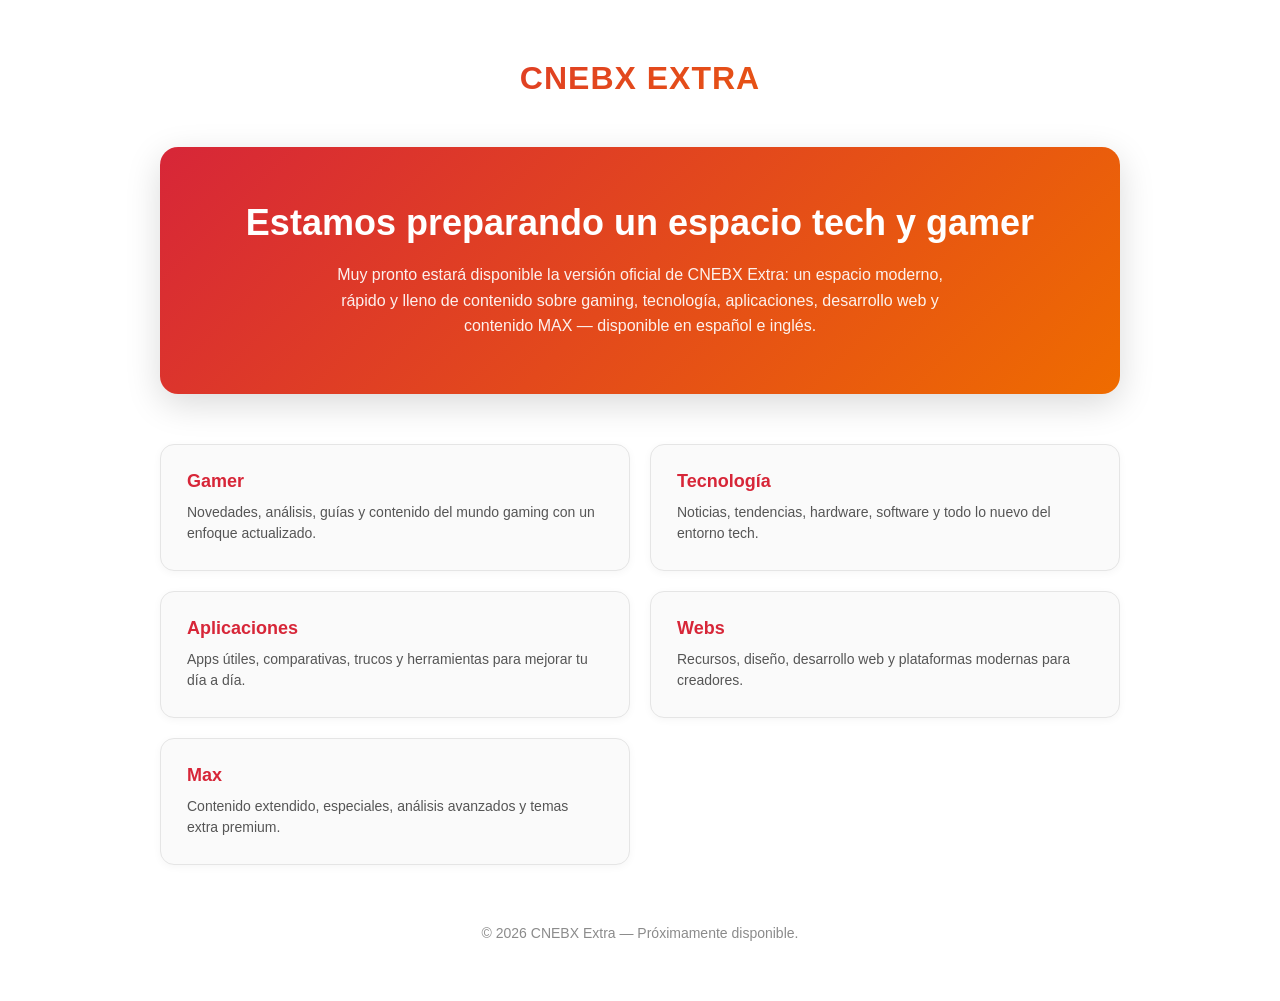
==== commit f8e2b603: "Create index.html for CNEBX Extra website Initial HTML structure for CNEBX Extra website with SEO an" ====
--- a/index.html
+++ b/index.html
@@ -3,339 +3,169 @@
 <head>
   <meta charset="utf-8" />
   <meta name="viewport" content="width=device-width, initial-scale=1" />
-  <title>GamerBlog — Inicio</title>
-  <link href="https://fonts.googleapis.com/css2?family=Orbitron:wght@400;700&family=Inter:wght@300;400;600&display=swap" rel="stylesheet">
- <link rel="stylesheet" href="conf/barra.css">
-  <link rel="stylesheet" href="https://cdnjs.cloudflare.com/ajax/libs/font-awesome/6.0.0-beta3/css/all.min.css">
+  <title>CNEBX Extra — Web en Construcción | Gamer · Tecnología · Apps · Webs · Max</title>
+
+  <!-- SEO -->
+  <meta name="description" content="CNEBX Extra está construyendo una plataforma moderna enfocada en gaming, tecnología, aplicaciones, desarrollo web y contenido MAX. Disponible en español e inglés." />
+  <meta name="robots" content="index,follow" />
+  <link rel="canonical" href="https://www.tudominio.com/extra" />
+
+  <!-- Hreflang -->
+  <link rel="alternate" hreflang="es" href="https://www.tudominio.com/extra" />
+  <link rel="alternate" hreflang="en" href="https://www.tudominio.com/extra/en" />
+
   <style>
-/* Todo el CSS queda dentro del ámbito #c01 */
-body {
-  --bg:#ffffff;
-  --card:rgba(255,255,255,0.85);
-  --accent-a:#7c3aed;
-  --accent-b:#ff5a3c;
-  --muted:#6b7280;
-  --text:#0f0f10;
-  font-family:Inter,system-ui,Arial,sans-serif;
-  background:linear-gradient(180deg,#ffffff 0%,#fff6f3 100%);
-  color:var(--text);
-  line-height:1.6;
-  position:relative;
-  overflow-x:hidden;
-  box-sizing:border-box;
-  padding:28px;
-}
+    :root{
+      --red:#d72638;
+      --orange:#ef6c00;
+      --dark:#0f0f0f;
+      --white:#ffffff;
+      --gray:#8b8b8b;
+      --max:960px;
+      font-family: 'Inter', sans-serif;
+    }
 
-/* brillos gamer */
-#c01::before,
-#c01::after {
-  content:"";
-  position:absolute;
-  width:300px;
-  height:300px;
-  filter:blur(90px);
-  z-index:0;
-}
-#c01::before {
-  top:-100px;
-  left:-100px;
-  background:radial-gradient(circle at center,rgba(255,90,60,0.25),transparent 70%);
-}
-#c01::after {
-  bottom:-100px;
-  right:-100px;
-  background:radial-gradient(circle at center,rgba(124,58,237,0.25),transparent 70%);
-}
+    body{
+      margin:0;
+      background:var(--white);
+      color:var(--dark);
+    }
 
-/* estructura */
-#c01 a{text-decoration:none;color:inherit}
-#c01 .container{
-  max-width:1200px;
-  margin:0 auto;
-  position:relative;
-  z-index:1;
-}
+    .wrap{
+      max-width:var(--max);
+      margin:0 auto;
+      padding:60px 20px;
+      display:flex;
+      flex-direction:column;
+      gap:50px;
+    }
 
-/* HERO */
-#c01 .hero{
-  display:grid;
-  grid-template-columns:1fr 420px;
-  gap:28px;
-  align-items:center;
-  padding:28px 0;
-}
-#c01 .hero-left h1{
-  font-family:Orbitron, Inter, sans-serif;
-  font-size:48px;
-  line-height:1.02;
-  margin-bottom:12px;
-  background:linear-gradient(90deg,var(--accent-a),var(--accent-b));
-  -webkit-background-clip:text;
-  background-clip:text;
-  color:transparent;
-  text-shadow:0 0 12px rgba(124,58,237,0.25);
-}
-#c01 .hero-left p{margin-bottom:18px;color:var(--muted);font-size:16px}
-#c01 .cta-row{display:flex;gap:12px}
-#c01 .btn{
-  padding:12px 18px;
-  border-radius:12px;
-  font-weight:600;
-  cursor:pointer;
-  border:none;
-  transition:0.3s;
-}
-#c01 .btn-primary{
-  background-image:linear-gradient(90deg,var(--accent-a),var(--accent-b));
-  color:white;
-  box-shadow:0 0 10px rgba(124,58,237,0.3);
-}
-#c01 .btn-primary:hover{opacity:0.95;transform:translateY(-2px)}
-#c01 .btn-ghost{
-  background:#ececf5;
-  color:#2d2d33;
-}
-#c01 .btn-ghost:hover{background:#e2e2f0}
+    header{
+      text-align:center;
+    }
 
-#c01 .card-hero{
-  background:var(--card);
-  border-radius:16px;
-  overflow:hidden;
-  border:1px solid rgba(124,58,237,0.1);
-  box-shadow:0 0 16px rgba(124,58,237,0.08);
-  backdrop-filter:blur(8px);
-}
-#c01 .card-hero img{
-  width:100%;
-  height:100%;
-  object-fit:cover;
-  display:block;
-}
+    .logo{
+      font-size:32px;
+      font-weight:800;
+      letter-spacing:1px;
+      background:linear-gradient(135deg,var(--red),var(--orange));
+      -webkit-background-clip:text;
+      color:transparent;
+    }
 
-#c01 .stats{
-  display:flex;
-  gap:12px;
-  color:var(--muted);
-  margin-top:12px;
-}
-#c01 .stat{
-  background:rgba(255,255,255,0.75);
-  padding:10px;
-  border-radius:10px;
-  min-width:100px;
-  text-align:center;
-  border:1px solid rgba(124,58,237,0.15);
-  backdrop-filter:blur(8px);
-}
-#c01 .stat b{display:block;font-size:18px;color:var(--accent-a)}
+    /* HERO */
+    .hero{
+      text-align:center;
+      padding:55px 30px;
+      border-radius:18px;
+      background:linear-gradient(135deg,var(--red),var(--orange));
+      color:var(--white);
+      display:flex;
+      flex-direction:column;
+      gap:18px;
+      box-shadow:0 10px 35px rgba(0,0,0,.15);
+    }
+    .hero h1{
+      margin:0;
+      font-size:36px;
+      font-weight:800;
+    }
+    .hero p{
+      margin:0 auto;
+      max-width:620px;
+      opacity:.92;
+      font-size:16px;
+      line-height:1.6;
+    }
 
-/* GRID CATEGORÍAS */
-#c01 .grid{
-  display:grid;
-  grid-template-columns:repeat(auto-fit,minmax(250px,1fr));
-  gap:18px;
-  margin-top:28px;
-}
-#c01 .card{
-  background:var(--card);
-  border-radius:12px;
-  padding:12px;
-  overflow:hidden;
-  border:1px solid rgba(124,58,237,0.1);
-  transition:0.3s;
-  box-shadow:0 0 8px rgba(124,58,237,0.08);
-  backdrop-filter:blur(8px);
-}
-#c01 .card:hover{
-  transform:translateY(-4px);
-  box-shadow:0 0 20px rgba(124,58,237,0.15);
-}
-#c01 .card .thumb{
-  height:140px;
-  border-radius:10px;
-  background-size:cover;
-  background-position:center;
-  margin-bottom:10px;
-}
-#c01 .card h3{
-  margin:6px 0 2px;
-  font-size:18px;
-  font-family:Orbitron, Inter, sans-serif;
-  color:var(--text);
-}
-#c01 .subtitle{font-size:14px;color:var(--muted)}
+    /* CATEGORÍAS */
+    .sections{
+      display:grid;
+      grid-template-columns:repeat(2,1fr);
+      gap:20px;
+    }
+    .box{
+      background:#fafafa;
+      border-radius:14px;
+      padding:26px;
+      border:1px solid #e5e5e5;
+      transition:.25s ease;
+      box-shadow:0 2px 8px rgba(0,0,0,.04);
+    }
+    .box:hover{
+      transform:translateY(-4px);
+      box-shadow:0 8px 24px rgba(0,0,0,.08);
+      border-color:var(--orange);
+    }
+    .box h3{
+      margin:0;
+      font-size:18px;
+      font-weight:700;
+      color:var(--red);
+    }
+    .box p{
+      margin:10px 0 0;
+      color:#555;
+      font-size:14px;
+      line-height:1.5;
+    }
 
-#c01 .tag {
-  font-size:13px;
-  padding:7px 14px;
-  border-radius:999px;
-  background:#fff;
-  border:2px solid transparent;
-  background-image:
-    linear-gradient(#fff, #fff),
-    linear-gradient(90deg, var(--accent-a), var(--accent-b));
-  background-origin:border-box;
-  background-clip:padding-box, border-box;
-  color:var(--accent-a);
-  display:inline-block;
-  margin-top:8px;
-  font-weight:700;
-  letter-spacing:0.5px;
-  text-transform:uppercase;
-  box-shadow:0 0 10px rgba(124,58,237,0.08);
-}
-#c01 .tag:hover {
-  transform:none;
-  color:var(--accent-a);
-}
+    footer{
+      text-align:center;
+      font-size:14px;
+      color:var(--gray);
+      padding-top:10px;
+    }
 
-#c01 .meta{
-  display:flex;
-  justify-content:space-between;
-  align-items:center;
-  color:var(--muted);
-  font-size:13px;
-  margin-top:8px;
-}
-
-/* OPINIONES */
-#c01 .opiniones{
-  margin-top:50px;
-}
-#c01 .opiniones h2{
-  font-size:22px;
-  margin-bottom:16px;
-  font-weight:700;
-  text-transform:uppercase;
-  font-family:Orbitron, Inter, sans-serif;
-  color:var(--text);
-}
-#c01 .opiniones-grid{
-  display:grid;
-  grid-template-columns:repeat(auto-fit,minmax(250px,1fr));
-  gap:18px;
-}
-#c01 .op-card{
-  background:var(--card);
-  padding:18px;
-  border-radius:12px;
-  border:1px solid rgba(124,58,237,0.1);
-  box-shadow:0 0 10px rgba(124,58,237,0.08);
-  transition:0.3s;
-  backdrop-filter:blur(8px);
-}
-#c01 .op-card:hover{
-  transform:translateY(-4px);
-  box-shadow:0 0 20px rgba(124,58,237,0.15);
-}
-#c01 .op-card p{
-  font-size:15px;
-  color:#2b2b2b;
-  margin-bottom:10px;
-  font-style:italic;
-}
-#c01 .op-name{
-  font-weight:700;
-  font-family:Orbitron, Inter, sans-serif;
-  color:var(--accent-b);
-  font-size:14px;
-  letter-spacing:0.5px;
-  text-transform:uppercase;
-  text-shadow:0 0 6px rgba(255,90,60,0.3);
-}
-
-@media (max-width:980px){
-  #c01 .hero{grid-template-columns:1fr}
-}
+    @media(max-width:700px){
+      .sections{grid-template-columns:1fr;}
+      .hero h1{font-size:30px;}
+    }
   </style>
 </head>
 <body>
-    <div id="miHeaderNav"></div>
-  <div id="c01">
-    <div class="container">
-      <!-- HERO -->
-      <section class="hero">
-        <div class="hero-left">
-          <h1>GamerBlog — Noticias, reseñas y tendencias</h1>
-          <p>El blog gamer donde analizamos lanzamientos, reseñamos hardware y compartimos guías para jugadores de todo nivel.</p>
-          <div class="cta-row">
-            <button class="btn btn-primary">Leer artículos</button>
-            <button class="btn btn-ghost">Últimos lanzamientos</button>
-          </div>
-          <div class="stats">
-            <div class="stat"><b>240+</b><small>Artículos</small></div>
-            <div class="stat"><b>30K</b><small>Lectores</small></div>
-            <div class="stat"><b>5</b><small>Autores</small></div>
-          </div>
-        </div>
-        <aside class="card-hero">
-          <img src="https://images.unsplash.com/photo-1619682817481-1b3f91f5c632?q=80&w=1200&auto=format&fit=crop" alt="Destacado Gamer">
-        </aside>
-      </section>
+  <div class="wrap">
 
-      <!-- CATEGORÍAS -->
-      <section>
-        <h2 style="font-size:22px;font-weight:700">Categorías destacadas</h2>
-        <div class="grid">
-          <article class="card">
-            <div class="thumb" style="background-image:url('https://images.unsplash.com/photo-1603791440384-56cd371ee9a7?q=80&w=1200&auto=format&fit=crop');"></div>
-            <h3><a href="#">Gamer</a></h3>
-            <div class="subtitle">Noticias, torneos y hardware gaming</div>
-            <div class="tag">PC • Consolas</div>
-            <div class="meta"><span>12 posts</span><span>Actualizado: 2d</span></div>
-          </article>
-          <article class="card">
-            <div class="thumb" style="background-image:url('https://images.unsplash.com/photo-1527443154391-507e9dc6c5cc?q=80&w=1200&auto=format&fit=crop');"></div>
-            <h3><a href="#">Tecnología</a></h3>
-            <div class="subtitle">Innovaciones, gadgets y futuro digital</div>
-            <div class="tag">Tendencias Tech</div>
-            <div class="meta"><span>9 posts</span><span>Actualizado: 3d</span></div>
-          </article>
-          <article class="card">
-            <div class="thumb" style="background-image:url('https://images.unsplash.com/photo-1593642532973-d31b6557fa68?q=80&w=1200&auto=format&fit=crop');"></div>
-            <h3><a href="#">Aplicaciones</a></h3>
-            <div class="subtitle">Apps útiles para gamers y creadores</div>
-            <div class="tag">Software</div>
-            <div class="meta"><span>14 posts</span><span>Actualizado: 1d</span></div>
-          </article>
-          <article class="card">
-            <div class="thumb" style="background-image:url('https://images.unsplash.com/photo-1504384308090-c894fdcc538d?q=80&w=1200&auto=format&fit=crop');"></div>
-            <h3><a href="#">Webs</a></h3>
-            <div class="subtitle">Recursos y comunidades gamer</div>
-            <div class="tag">Internet</div>
-            <div class="meta"><span>7 posts</span><span>Actualizado: 5d</span></div>
-          </article>
-          <article class="card">
-            <div class="thumb" style="background-image:url('https://images.unsplash.com/photo-1619682817481-1b3f91f5c632?q=80&w=1200&auto=format&fit=crop');"></div>
-            <h3><a href="#">Max</a></h3>
-            <div class="subtitle">Todo lo mejor del universo gamer</div>
-            <div class="tag">Top Picks</div>
-            <div class="meta"><span>10 posts</span><span>Actualizado: 4d</span></div>
-          </article>
-        </div>
-      </section>
+    <header>
+      <div class="logo">CNEBX EXTRA</div>
+    </header>
 
-      <!-- OPINIONES -->
-      <section class="opiniones">
-        <h2>Opinión de nuestros editores</h2>
-        <div class="opiniones-grid">
-          <div class="op-card">
-            <p>“El futuro del gaming es colaborativo y en tiempo real.”</p>
-            <div class="op-name">— Editor Anónimo 01</div>
-          </div>
-          <div class="op-card">
-            <p>“Los juegos retro nunca pasarán de moda, solo se transforman.”</p>
-            <div class="op-name">— Editor Anónimo 02</div>
-          </div>
-          <div class="op-card">
-            <p>“Cada jugador tiene una historia, y cada historia merece un espacio.”</p>
-            <div class="op-name">— Editor Anónimo 03</div>
-          </div>
-        </div>
-      </section>
-    </div>
+    <section class="hero">
+      <h1>Estamos preparando un espacio tech y gamer</h1>
+      <p>Muy pronto estará disponible la versión oficial de CNEBX Extra: un espacio moderno, rápido y lleno de contenido sobre gaming, tecnología, aplicaciones, desarrollo web y contenido MAX — disponible en español e inglés.</p>
+    </section>
+
+    <section class="sections">
+      <div class="box">
+        <h3>Gamer</h3>
+        <p>Novedades, análisis, guías y contenido del mundo gaming con un enfoque actualizado.</p>
+      </div>
+
+      <div class="box">
+        <h3>Tecnología</h3>
+        <p>Noticias, tendencias, hardware, software y todo lo nuevo del entorno tech.</p>
+      </div>
+
+      <div class="box">
+        <h3>Aplicaciones</h3>
+        <p>Apps útiles, comparativas, trucos y herramientas para mejorar tu día a día.</p>
+      </div>
+
+      <div class="box">
+        <h3>Webs</h3>
+        <p>Recursos, diseño, desarrollo web y plataformas modernas para creadores.</p>
+      </div>
+
+      <div class="box">
+        <h3>Max</h3>
+        <p>Contenido extendido, especiales, análisis avanzados y temas extra premium.</p>
+      </div>
+    </section>
+
+    <footer>
+      © <script>document.write(new Date().getFullYear())</script> CNEBX Extra — Próximamente disponible.
+    </footer>
+
   </div>
-
-   <script src="conf/barra.js"></script>
 </body>
 </html>
